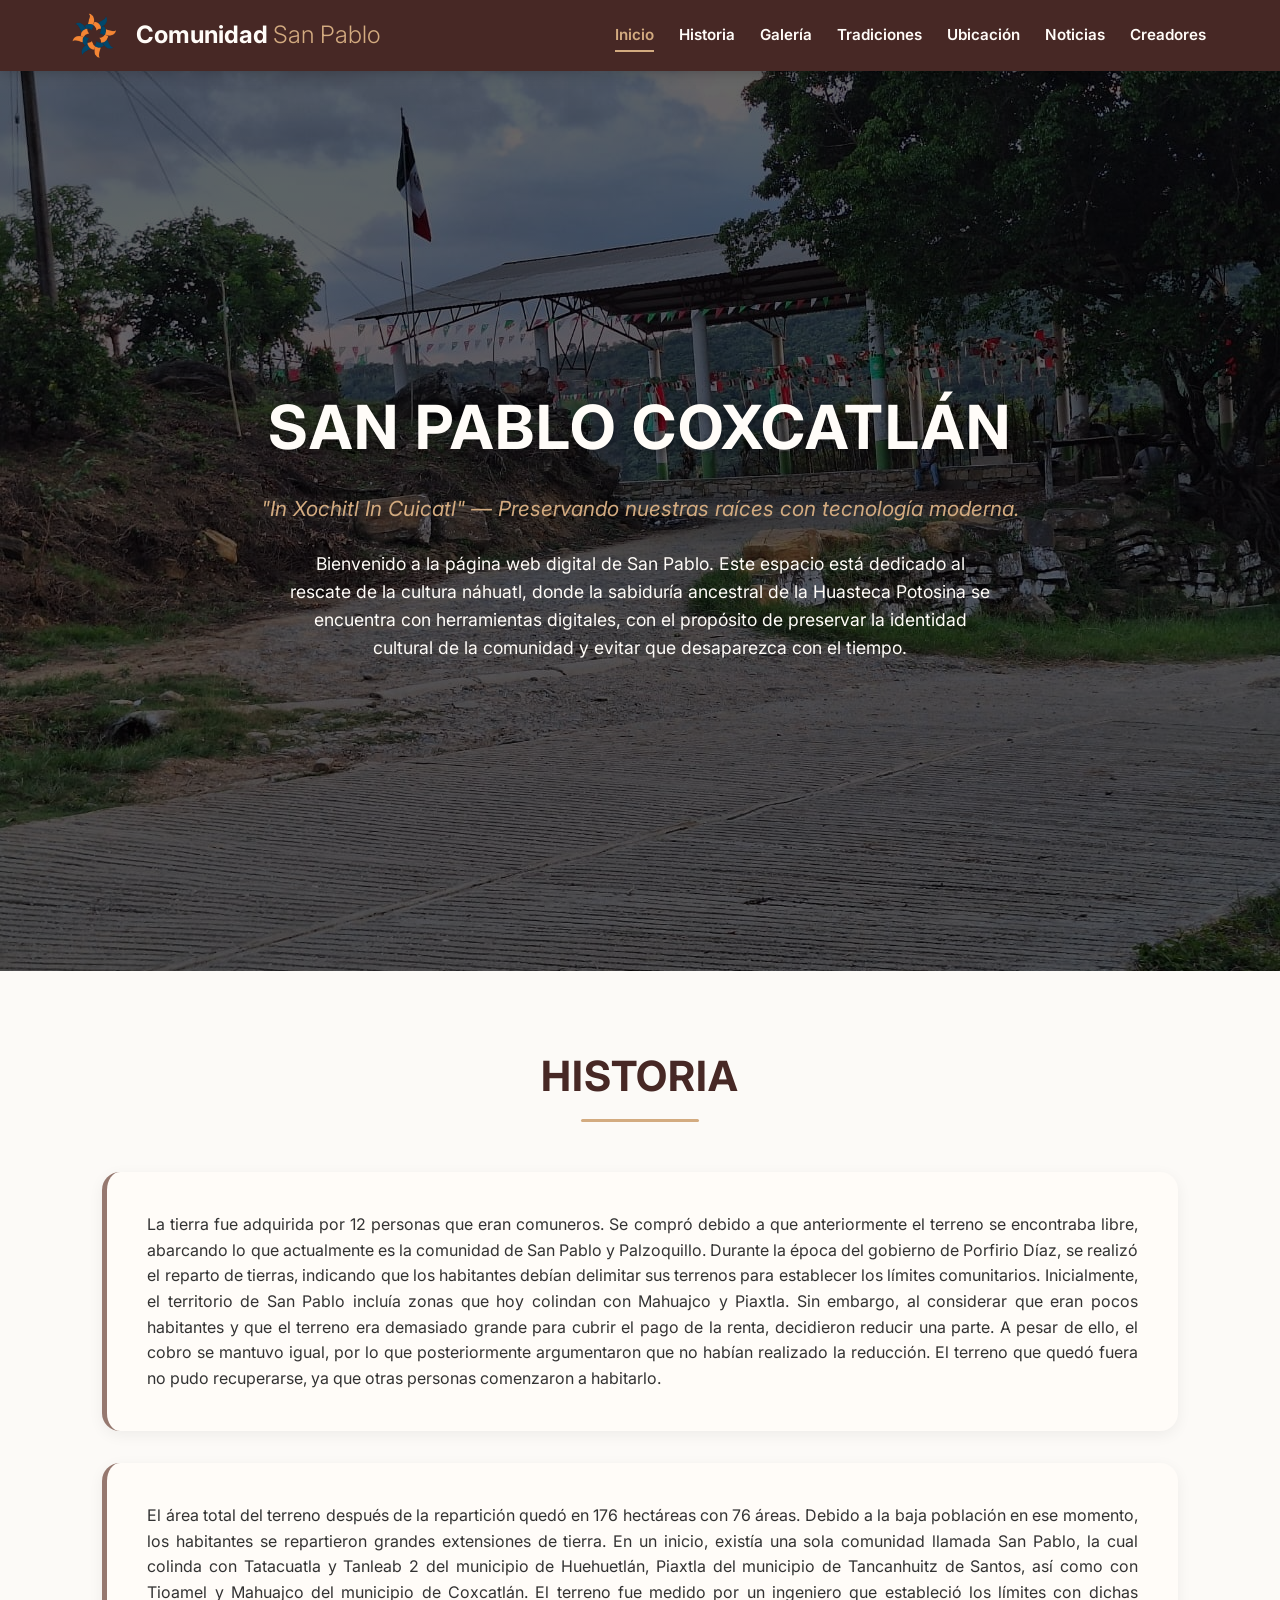
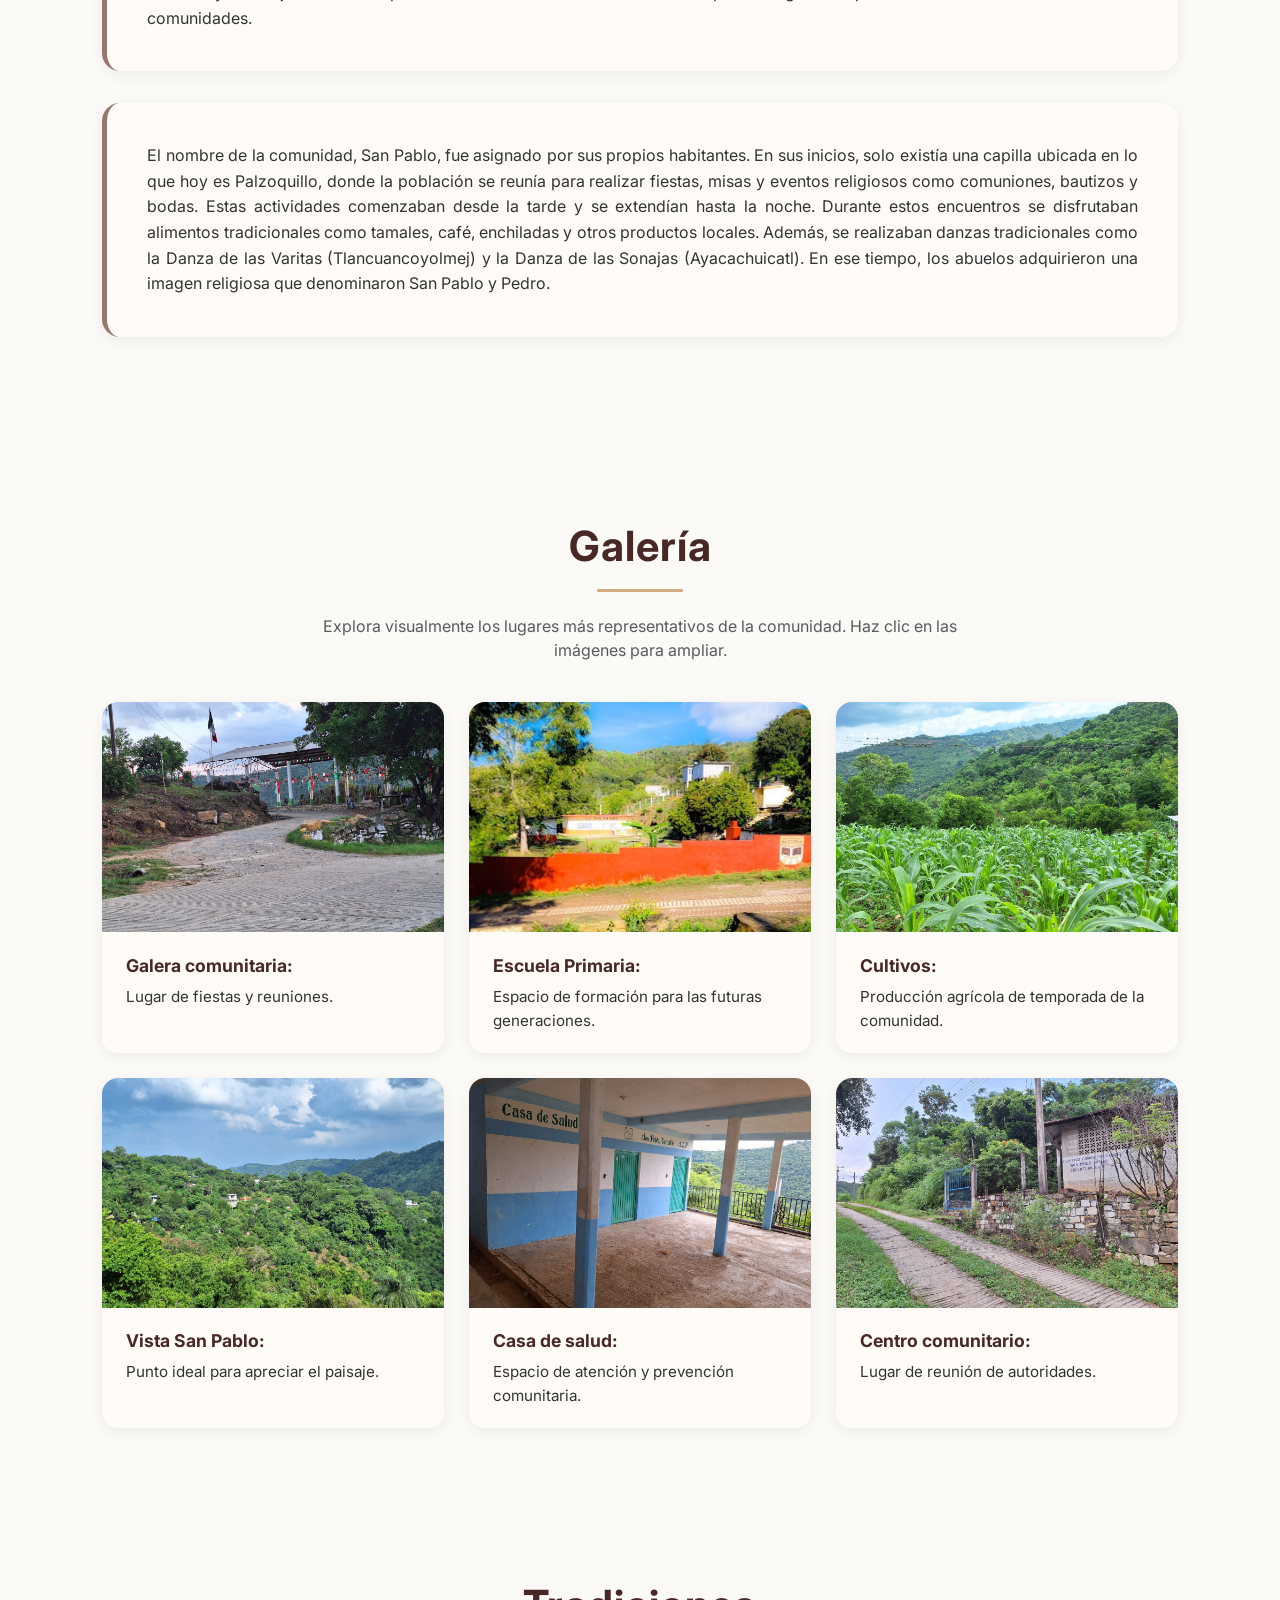
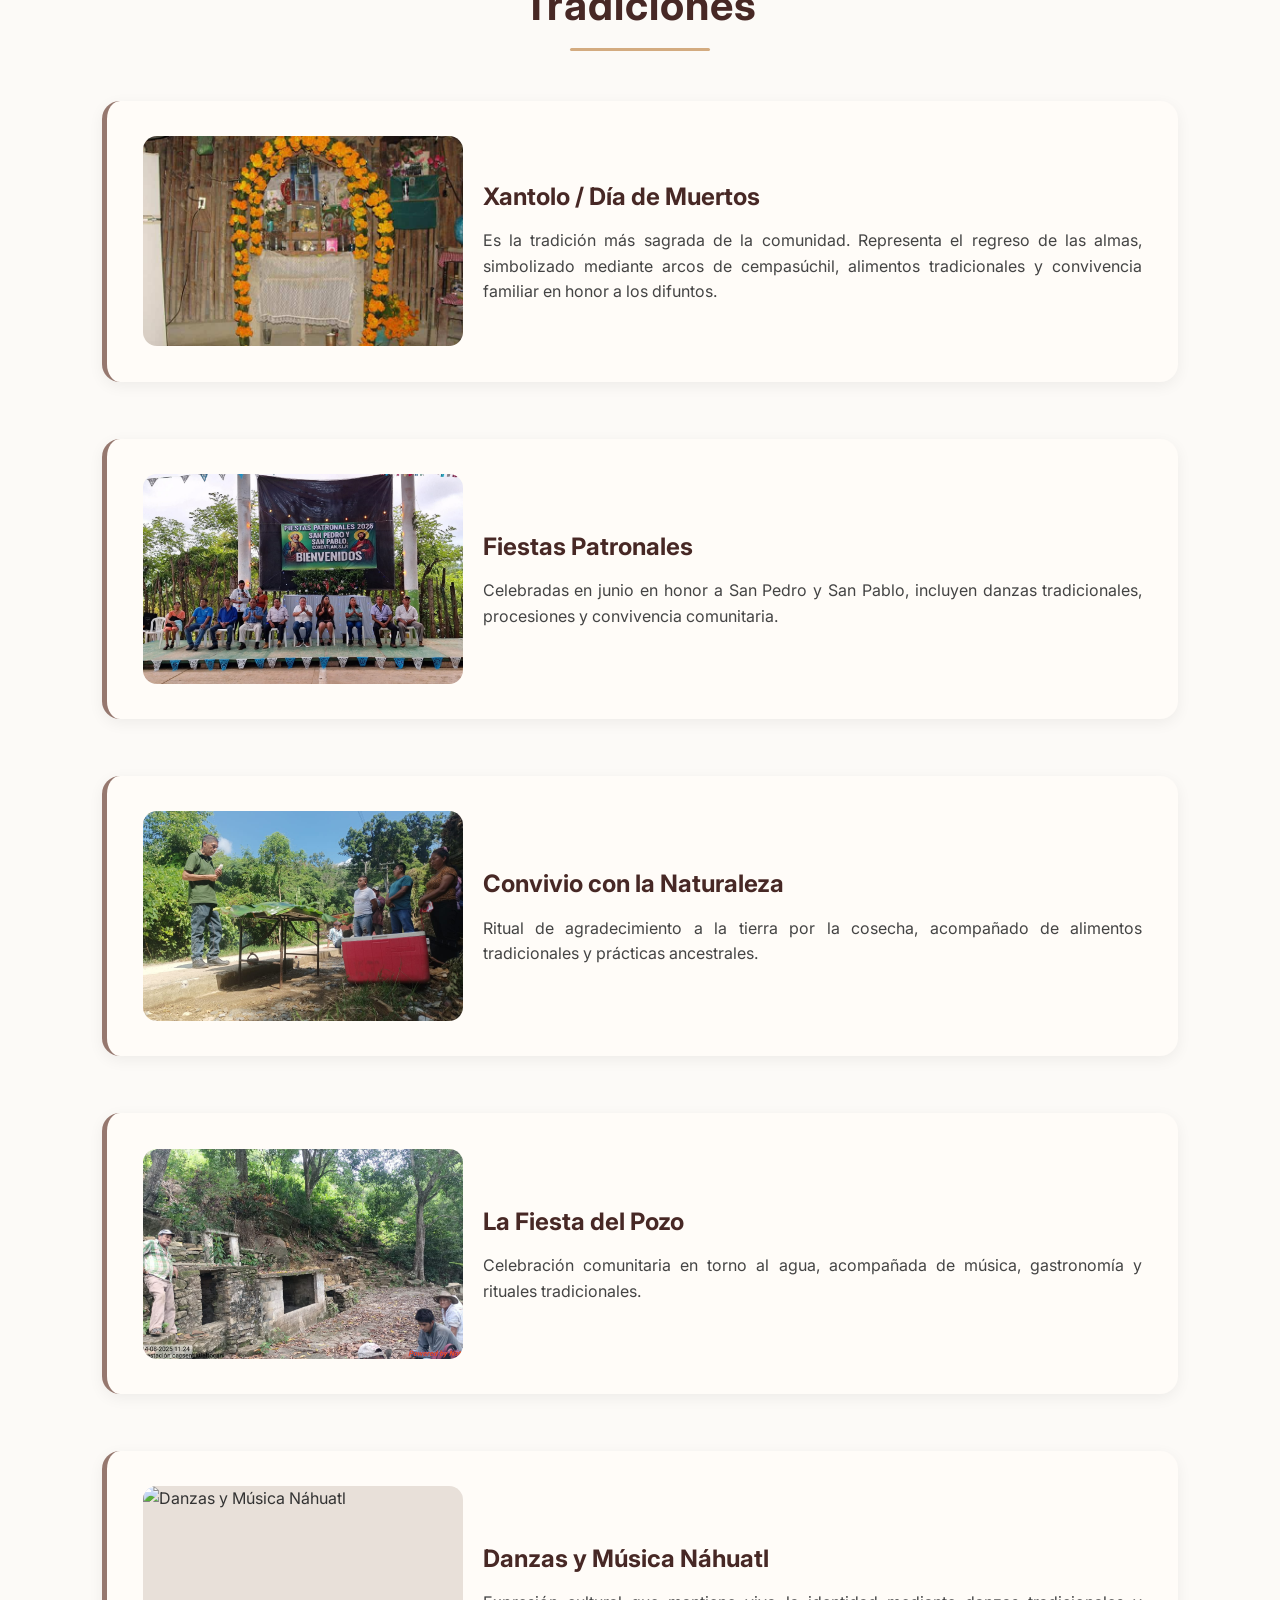
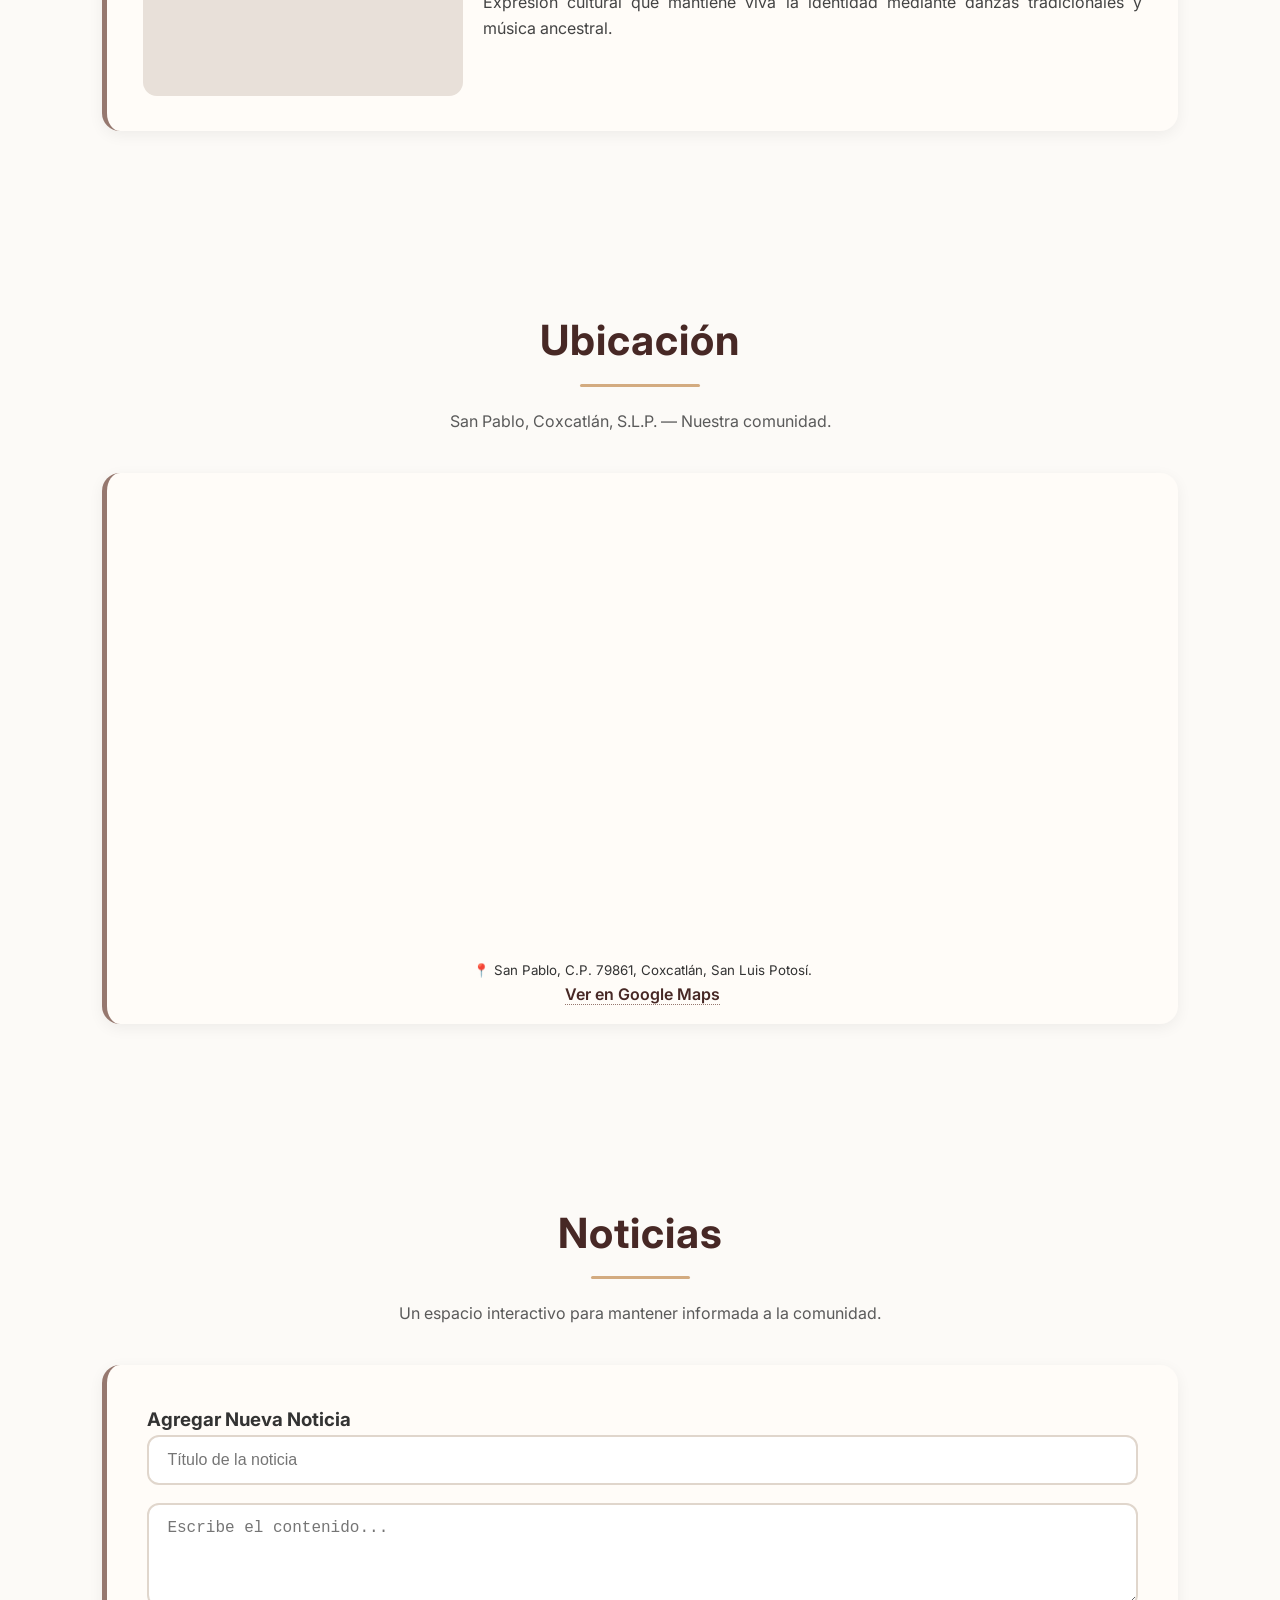
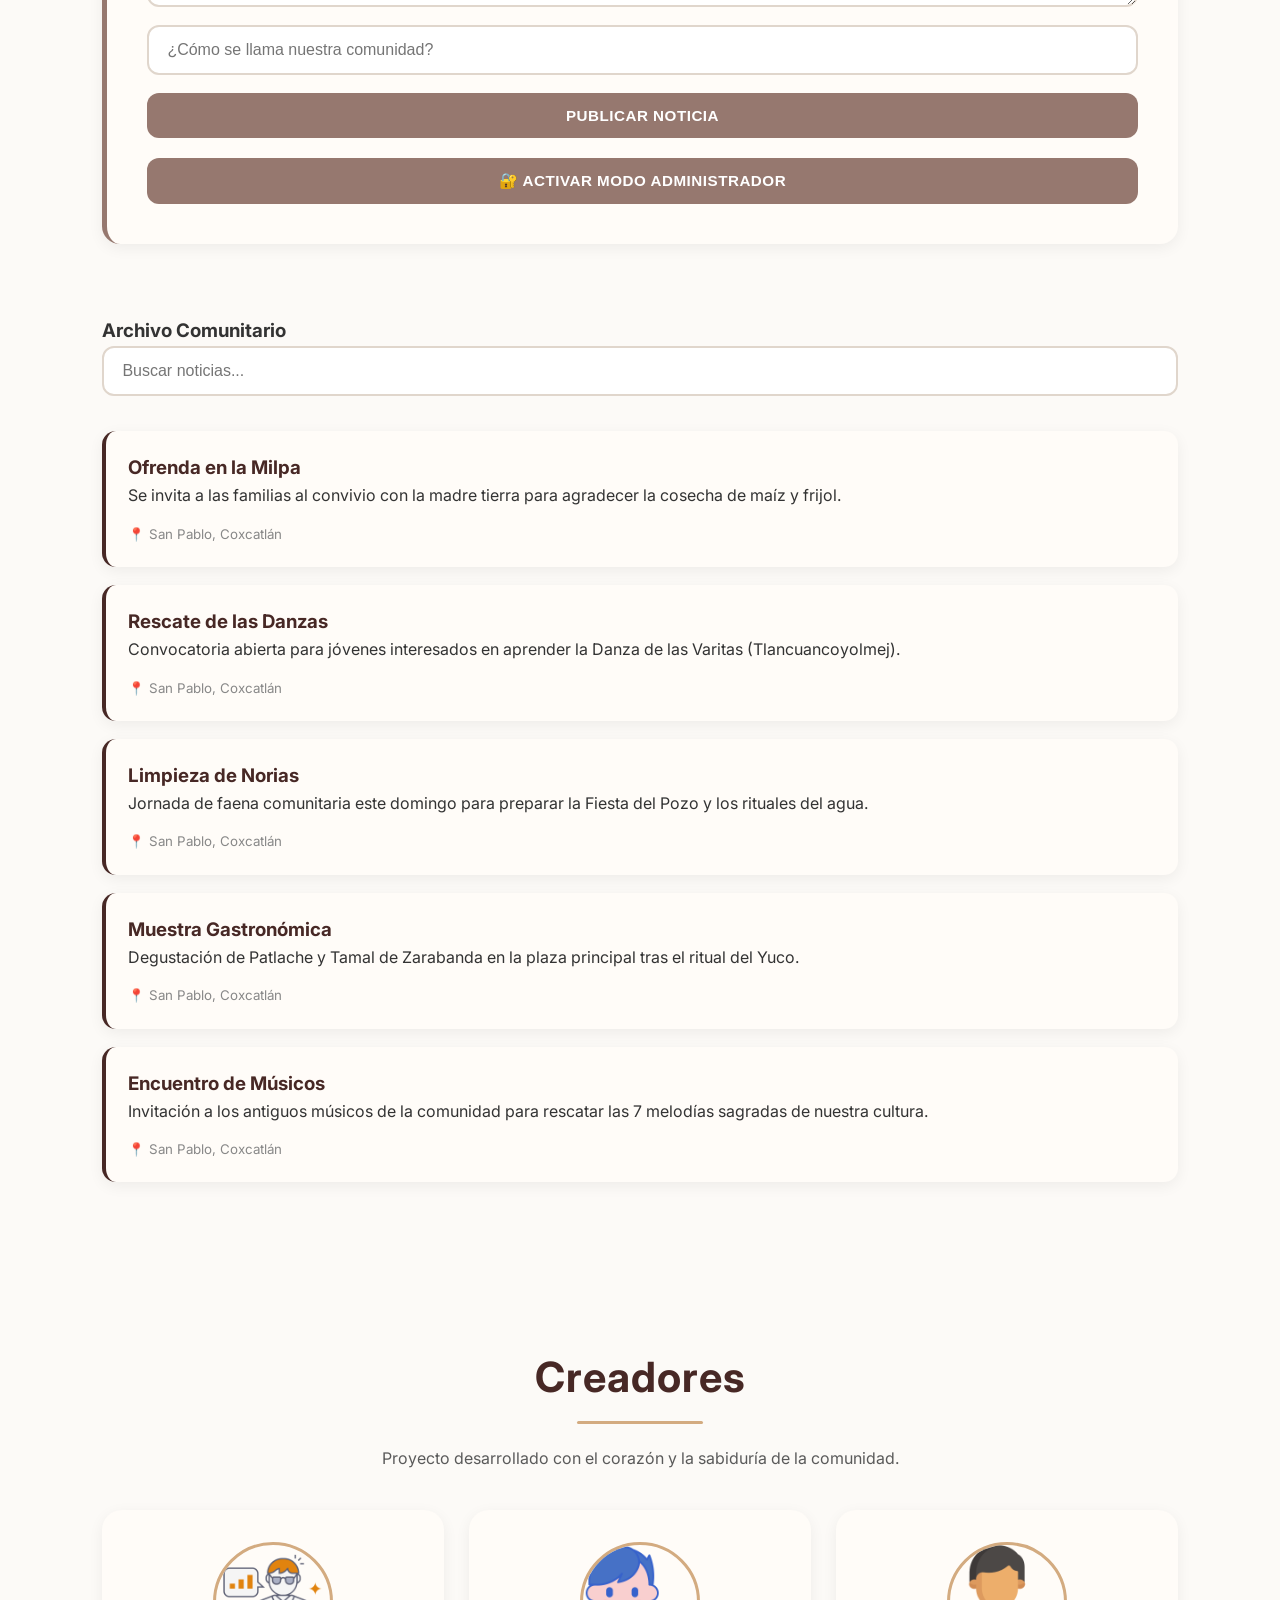
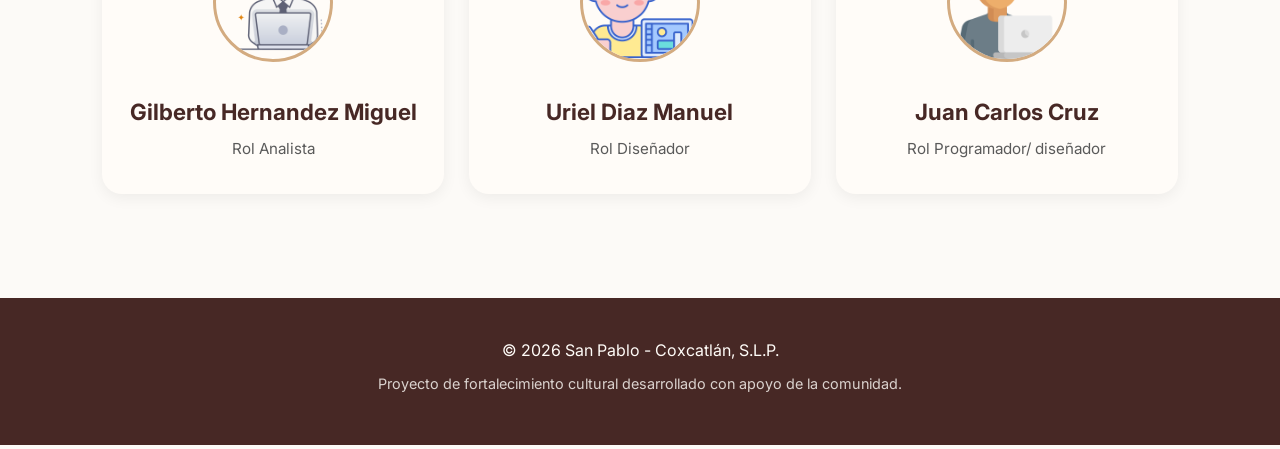
==== san pablo.html @ 800c93cc "SUBIENDO PAGINA" ====
<!DOCTYPE html>
<html lang="es">
<head>
  <meta charset="UTF-8"> 
  <meta name="viewport" content="width=device-width, initial-scale=1.0"> 
  <title>Comunidad Cultural - San Pablo Coxcatlán</title> 

  <link href="https://fonts.googleapis.com/css2?family=Inter:wght@300;400;600&display=swap" rel="stylesheet">
  <link rel="stylesheet" href="style.css">
</head>

<body>

<header>
  <div class="logo">
    <img src="uni.png" alt="Logo San Pablo" class="logo-img">
    <h2>Comunidad <span>San Pablo</span></h2>
  </div>

  <nav>
    <a href="#inicio">Inicio</a>
    <a href="#historia">Historia</a>
    <a href="#imagenes">Galería</a>
    <a href="#festividades">Tradiciones</a>
    <a href="#ubicacion">Ubicación</a>
    <a href="#noticias">Noticias</a>
    <a href="#creadores">Creadores</a> 
  </nav>
</header>

<main>

<section id="inicio" class="hero bg-local">
  <div class="hero-content centered-text">
    <h1>SAN PABLO COXCATLÁN</h1>
    <p class="tagline">
      "In Xochitl In Cuicatl" — Preservando nuestras raíces con tecnología moderna.
    </p>
    <p class="hero-description">
      Bienvenido a la página web digital de San Pablo. Este espacio está dedicado al rescate de la cultura náhuatl, 
      donde la sabiduría ancestral de la Huasteca Potosina se encuentra con herramientas digitales, con el propósito 
      de preservar la identidad cultural de la comunidad y evitar que desaparezca con el tiempo.
    </p>
  </div>
</section>

<section id="historia" class="container">
  <div class="section-title centered-text">
    <h2>HISTORIA</h2>
  </div>

  <div class="card justified-text">
    <p>
      La tierra fue adquirida por 12 personas que eran comuneros. Se compró debido a que anteriormente el terreno se encontraba libre, 
      abarcando lo que actualmente es la comunidad de San Pablo y Palzoquillo. Durante la época del gobierno de Porfirio Díaz, 
      se realizó el reparto de tierras, indicando que los habitantes debían delimitar sus terrenos para establecer los límites comunitarios.
      Inicialmente, el territorio de San Pablo incluía zonas que hoy colindan con Mahuajco y Piaxtla. Sin embargo, al considerar que eran pocos habitantes 
      y que el terreno era demasiado grande para cubrir el pago de la renta, decidieron reducir una parte. A pesar de ello, el cobro se mantuvo igual, 
      por lo que posteriormente argumentaron que no habían realizado la reducción. El terreno que quedó fuera no pudo recuperarse, 
      ya que otras personas comenzaron a habitarlo.
    </p>
  </div>

  <div class="card justified-text">
    <p>
      El área total del terreno después de la repartición quedó en 176 hectáreas con 76 áreas. Debido a la baja población en ese momento, 
      los habitantes se repartieron grandes extensiones de tierra. En un inicio, existía una sola comunidad llamada San Pablo, la cual colinda 
      con Tatacuatla y Tanleab 2 del municipio de Huehuetlán, Piaxtla del municipio de Tancanhuitz de Santos, así como con Tioamel y Mahuajco 
      del municipio de Coxcatlán. El terreno fue medido por un ingeniero que estableció los límites con dichas comunidades.
    </p>
  </div>

  <div class="card justified-text">
    <p>
      El nombre de la comunidad, San Pablo, fue asignado por sus propios habitantes. En sus inicios, solo existía una capilla ubicada en lo que hoy es Palzoquillo, 
      donde la población se reunía para realizar fiestas, misas y eventos religiosos como comuniones, bautizos y bodas. Estas actividades comenzaban desde la tarde 
      y se extendían hasta la noche. Durante estos encuentros se disfrutaban alimentos tradicionales como tamales, café, enchiladas y otros productos locales. 
      Además, se realizaban danzas tradicionales como la Danza de las Varitas (Tlancuancoyolmej) y la Danza de las Sonajas (Ayacachuicatl). 
      En ese tiempo, los abuelos adquirieron una imagen religiosa que denominaron San Pablo y Pedro.
    </p>
  </div>
</section>

<section id="imagenes" class="container">
  <div class="section-title centered-text">
    <h2>Galería</h2>
    <p>Explora visualmente los lugares más representativos de la comunidad. Haz clic en las imágenes para ampliar.</p>
  </div>

  <div class="galeria">

    <div class="galeria-item"
      data-images="sanpablo1.jpg,Galera1.jpg,Galera2.jpg,Galera3.jpg">
      <img src="sanpablo1.jpg" alt="Galera comunitaria" loading="lazy">
      <p class="caption"><strong>Galera comunitaria:</strong> Lugar de fiestas y reuniones.</p>
    </div>

    <div class="galeria-item"
      data-images="sanpablo2.jpg,sanpablo2_2.jpg,sanpablo2_3.jpg,sanpablo2_4.jpg,sanpablo2_5.jpg">
      <img src="sanpablo2.jpg" alt="Escuela primaria" loading="lazy">
      <p class="caption"><strong>Escuela Primaria:</strong> Espacio de formación para las futuras generaciones.</p>
    </div>

    <div class="galeria-item"
      data-images="sanpablo3.jpeg,sanpablo3_2.jpeg,sanpablo3_3.jpeg,sanpablo3_4.jpeg">
      <img src="sanpablo3.jpeg" alt="Cultivos" loading="lazy">
      <p class="caption"><strong>Cultivos:</strong> Producción agrícola de temporada de la comunidad.</p>
    </div>

    <div class="galeria-item"
      data-images="sanpablo5.jpeg,sanpablo5_2.jpeg,sanpablo5_3.jpeg,sanpablo5_4.jpeg">
      <img src="sanpablo5.jpeg" alt="Vista San Pablo" loading="lazy">
      <p class="caption"><strong>Vista San Pablo:</strong> Punto ideal para apreciar el paisaje.</p>
    </div>

    <div class="galeria-item"
      data-images="sanpablo4.jpeg,sanpablo4_2.jpeg,sanpablo4_3.jpeg,sanpablo4_4.jpeg">
      <img src="sanpablo4.jpeg" alt="Casa de salud" loading="lazy">
      <p class="caption"><strong>Casa de salud:</strong> Espacio de atención y prevención comunitaria.</p>
    </div>

    <div class="galeria-item"
      data-images="sanpablo11.jpeg,sanpablo11_2.jpeg,sanpablo11_3.jpeg,sanpablo11_4.jpeg">
      <img src="sanpablo11.jpeg" alt="Centro comunitario" loading="lazy">
      <p class="caption"><strong>Centro comunitario:</strong> Lugar de reunión de autoridades.</p>
    </div>

  </div>
</section>

<section id="festividades" class="container festividades-fix">
  <div class="section-title centered-text">
    <h2>Tradiciones</h2>
  </div>

  <div class="grid-fest">

    <div class="card">
      <div class="img-box">
        <img src="xantolo.jpg" alt="Xantolo" loading="lazy">
      </div>
      <div class="texto">
        <h3>Xantolo / Día de Muertos</h3>
        <p>
          Es la tradición más sagrada de la comunidad. Representa el regreso de las almas, simbolizado mediante arcos de cempasúchil, 
          alimentos tradicionales y convivencia familiar en honor a los difuntos.
        </p>
      </div>
    </div>

    <div class="card">
      <div class="img-box">
        <img src="FB_IMG_1776783953700.jpg" alt="fiestas patronales" loading="lazy">
      </div>
      <div class="texto">
        <h3>Fiestas Patronales</h3>
        <p>
          Celebradas en junio en honor a San Pedro y San Pablo, incluyen danzas tradicionales, procesiones y convivencia comunitaria.
        </p>
      </div>
    </div>

    <div class="card">
      <div class="img-box">
         <img src="IMG-20260420-WA0031.jpg" alt="Convivio con la Naturaleza" loading="lazy">
      </div>
      <div class="texto">
        <h3>Convivio con la Naturaleza</h3>
        <p>
          Ritual de agradecimiento a la tierra por la cosecha, acompañado de alimentos tradicionales y prácticas ancestrales.
        </p>
      </div>
    </div>

    <div class="card">
      <div class="img-box">
        <img src="IMG-20260421-WA0001.jpg" alt="La Fiesta del Pozo" loading="lazy">
      </div>
      <div class="texto">
        <h3>La Fiesta del Pozo</h3>
        <p>
          Celebración comunitaria en torno al agua, acompañada de música, gastronomía y rituales tradicionales.
        </p>
      </div>
    </div>

    <div class="card">
      <div class="img-box">
         <img src="IMG-20260420-WA0027.jpg" alt="Danzas y Música Náhuatl" loading="lazy">
      </div>
      <div class="texto">
        <h3>Danzas y Música Náhuatl</h3>
        <p>
          Expresión cultural que mantiene viva la identidad mediante danzas tradicionales y música ancestral.
        </p>
      </div>
    </div>

  </div>
</section>

<section id="ubicacion" class="container">
  <div class="section-title centered-text">
    <h2>Ubicación</h2>
    <p>San Pablo, Coxcatlán, S.L.P. — Nuestra comunidad.</p>
  </div>

  <div class="card mapa-contenedor">
    <iframe 
      src="https://www.google.com/maps/embed?pb=!1m18!1m12!1m3!1d29603.466736328125!2d-98.912345!3d21.523456!2m3!1f0!2f0!3f0!3m2!1i1024!2i768!4f13.1!3m3!1m2!1s0x85d61a2b3c4e5f6f%3A0x123456789abcdef!2sSan%20Pablo%2C%20Coxcatl%C3%A1n%2C%20S.L.P.!5e0!3m2!1ses!2smx!4v1713000000000"
      width="100%" 
      height="450"
      style="border:0; border-radius:12px;"
      allowfullscreen=""
      loading="lazy"
      referrerpolicy="no-referrer-when-downgrade">
    </iframe>

    <div class="mapa-info">
      <p><small>📍 San Pablo, C.P. 79861, Coxcatlán, San Luis Potosí.</small></p>
      <a href="https://maps.app.goo.gl/xxxxx" target="_blank">Ver en Google Maps </a>
    </div>
  </div>
</section>

<section id="noticias" class="container">
  <div class="section-title centered-text">
    <h2>Noticias</h2>
    <p>Un espacio interactivo para mantener informada a la comunidad.</p>
  </div>

  <div class="news-container">

    <div class="card">
      <h3>Agregar Nueva Noticia</h3>

      <form id="form" class="form-noticias">
        <input type="text" id="titulo" placeholder="Título de la noticia" required>
        <textarea id="contenido" rows="4" required placeholder="Escribe el contenido..."></textarea>
        <input type="text" id="respuestaLocal" placeholder="¿Cómo se llama nuestra comunidad?" required>
        <button type="submit">Publicar Noticia</button>
      </form>

      <div style="display: flex; gap: 10px; margin-top: 20px;">
        <button id="btnAdmin" style="flex:1;">🔐 Activar modo administrador</button>
        <button id="btnLogout" style="flex:1; display:none;">Cerrar sesión</button>
      </div>
    </div>

    <div class="buscador-container">
      <h3>Archivo Comunitario</h3>
      <input type="text" id="buscador" placeholder="Buscar noticias...">
    </div>

    <div id="lista" class="lista-noticias"></div>

  </div>
</section>
<section id="creadores" class="container">
  <div class="section-title centered-text">
    <h2>Creadores</h2>
    <p>Proyecto desarrollado con el corazón y la sabiduría de la comunidad.</p>
  </div>

  <div class="creadores-grid">
    <div class="creador-card">
      <img src="analista.png" alt="Foto Creador 1" class="creador-img">
      <h3>Gilberto Hernandez Miguel</h3>
      <p>Rol Analista </p>
    </div>
    <div class="creador-card">
      <img src="disenador.png" alt="Foto Creador 2" class="creador-img">
      <h3>Uriel Diaz Manuel</h3>
      <p>Rol Diseñador</p>
    </div>
    <div class="creador-card">
      <img src="programador.png" alt="Logo Comunidad" class="creador-img">
      <h3>Juan Carlos Cruz </h3>
      <p>Rol Programador/ diseñador</p>
    </div>
  </div>
</section>

</main>

<footer>
  <div class="footer-content centered-text">
    <p>© 2026 San Pablo - Coxcatlán, S.L.P.</p>
    <p><small>Proyecto de fortalecimiento cultural desarrollado con apoyo de la comunidad.</small></p>
  </div>
</footer>


<div class="modal" id="modal">
  <span class="close-modal">×</span>
  <div class="modal-content">
    <button class="modal-nav prev" aria-label="Imagen anterior">❮</button>
    <img id="modalImg" src="" alt="Vista ampliada">
    <button class="modal-nav next" aria-label="Imagen siguiente">❯</button>
  </div>
</div>

<script src="script.js"></script>

</body>
</html>
---- style.css ----
:root {
  --cafe-profundo: #472825;
  --tierra-clara: #96786F;
  --arena: #D3AB80;
  --crema-bg: #fcfaf7;
  --blanco-suave: #fffcf8;   
  --blanco-puro: #ffffff;    
  --exito: #2d6a4f;
  --sombra-suave: 0 4px 15px rgba(0, 0, 0, 0.06);
  --sombra-fuerte: 0 12px 30px rgba(71, 40, 37, 0.12);
  --transicion: all 0.35s cubic-bezier(0.165, 0.84, 0.44, 1);
}

* {
  margin: 0;
  padding: 0;
  box-sizing: border-box;
}

body {
  font-family: 'Inter', sans-serif;
  background-color: var(--crema-bg);
  color: #333;
  line-height: 1.6;
  overflow-x: hidden;
  scroll-behavior: smooth; 
}

.centered-text { text-align: center; }

header {
  background: var(--cafe-profundo);
  color: var(--blanco-suave);
  padding: 0.8rem 5%;
  display: flex;
  justify-content: space-between;
  align-items: center;
  position: sticky;
  top: 0;
  z-index: 1000;
  box-shadow: 0 2px 12px rgba(0,0,0,0.2);
  flex-wrap: wrap;
}

.logo {
  display: flex;
  align-items: center;
  gap: 12px;
}

.logo-img {
  height: 45px;
  width: auto;
  transition: var(--transicion);
}

.logo h2 {
  font-size: 1.5rem;
  margin: 0;
  color: var(--blanco-suave);
}

.logo h2 span {
  color: var(--arena);
  font-weight: 300;
}

nav {
  display: flex;
  flex-wrap: wrap;
  justify-content: center;
  gap: 5px;
}

nav a {
  color: var(--blanco-suave);
  text-decoration: none;
  margin: 5px 10px;
  font-weight: 600;
  font-size: 0.95rem;
  transition: var(--transicion);
  display: inline-block;
  padding: 5px 0;
  position: relative;
}

nav a:hover {
  color: var(--arena);
  transform: translateY(-2px);
}

nav a.active {
  color: var(--arena);
  border-bottom: 2px solid var(--arena);
  padding-bottom: 3px;
}

.hero {
  height: 100vh;
  display: flex;
  align-items: center;
  justify-content: center;
  position: relative;
  background: var(--cafe-profundo);
  color: var(--blanco-suave);
  overflow: hidden;
}

.hero.bg-local {
  background-image: linear-gradient(rgba(0,0,0,0.6), rgba(0,0,0,0.6)), url('sanpablo1.jpg');
  background-size: cover;
  background-position: center;
}

.hero-content {
  z-index: 2;
  max-width: 850px;
  padding: 0 25px;
  animation: aparecerSubir 1s ease-out;
}

.hero h1 {
  font-size: clamp(2.2rem, 8vw, 3.8rem);
  margin-bottom: 1rem;
  letter-spacing: 2px;
  text-shadow: 0 2px 10px rgba(0,0,0,0.3);
}

.tagline {
  font-style: italic;
  color: var(--arena);
  font-size: clamp(1rem, 4vw, 1.3rem);
  margin-bottom: 1.5rem;
}

.hero-description {
  font-size: clamp(0.95rem, 3vw, 1.1rem);
  max-width: 700px;
  margin: 0 auto;
}

.container { 
  padding: 3rem 5%;
}
@media (min-width: 992px) {
  .container { padding: 4.5rem 8%; }
}

.card {
  background: var(--blanco-suave);
  padding: 1.8rem;
  border-radius: 18px;
  box-shadow: var(--sombra-suave);
  margin-bottom: 2rem;
  transition: var(--transicion);
  border-left: 5px solid var(--tierra-clara);
  text-align: justify;
}
@media (min-width: 768px) {
  .card { padding: 2.5rem; }
}

.card:hover {
  transform: translateY(-5px);
  box-shadow: var(--sombra-fuerte);
}

.justified-text {
  text-align: justify;
  hyphens: auto;
}

.section-title {
  margin-bottom: 2.5rem;
  text-align: center;
}

.section-title h2 {
  font-size: clamp(1.9rem, 6vw, 2.6rem);
  color: var(--cafe-profundo);
  margin-bottom: 10px;
  position: relative;
  display: inline-block;
  letter-spacing: 1px;
}

.section-title h2::after {
  content: "";
  display: block;
  width: 60%;
  height: 3px;
  background: var(--arena);
  margin: 10px auto 0;
  border-radius: 10px;
  transition: width 0.3s ease;
}

.section-title h2:hover::after {
  width: 100%;
}

.section-title p {
  font-size: 1rem;
  color: #5a5a5a;
  max-width: 650px;
  margin: 12px auto 0;
  line-height: 1.5;
}

.galeria {
  display: grid;
  grid-template-columns: 1fr;
  gap: 25px;
}
@media (min-width: 640px) {
  .galeria { grid-template-columns: repeat(2, 1fr); }
}
@media (min-width: 1024px) {
  .galeria { grid-template-columns: repeat(3, 1fr); }
}

.galeria-item {
  background: var(--blanco-suave);
  border-radius: 16px;
  overflow: hidden;
  box-shadow: var(--sombra-suave);
  transition: var(--transicion);
  display: flex;
  flex-direction: column;
}

.galeria-item:hover {
  transform: scale(1.02);
  box-shadow: var(--sombra-fuerte);
}

.galeria-item img {
  width: 100%;
  height: 230px;
  object-fit: cover;
  cursor: pointer;
  transition: filter 0.3s;
}

.galeria-item img:hover {
  filter: brightness(1.05);
}

.caption {
  padding: 1.2rem 1.5rem;
  font-size: 0.95rem;
}

.caption strong {
  display: block;
  color: var(--cafe-profundo);
  margin-bottom: 5px;
  font-size: 1.1rem;
}

.festividades-fix .grid-fest {
  display: flex;
  flex-direction: column;
  gap: 25px;
}

.festividades-fix .card {
  display: flex;
  flex-direction: column;
  gap: 20px;
  align-items: flex-start;
  padding: 1.8rem;
}
@media (min-width: 640px) {
  .festividades-fix .card {
    flex-direction: row;
    align-items: center;
    padding: 2.2rem;
  }
}

.festividades-fix .img-box {
  width: 100%;
  height: 200px;
  background: #e8e0d9;
  border-radius: 14px;
  overflow: hidden;
  flex-shrink: 0;
}
@media (min-width: 640px) {
  .festividades-fix .img-box {
    width: 280px;
    height: 190px;
  }
}
@media (min-width: 1024px) {
  .festividades-fix .img-box {
    width: 320px;
    height: 210px;
  }
}

.festividades-fix .img-box img {
  width: 100%;
  height: 100%;
  object-fit: cover;
  transition: transform 0.5s ease;
  cursor: default;  
}

.festividades-fix .card:hover img {
  transform: scale(1.04);
}

.festividades-fix .texto {
  flex: 1;
}

.festividades-fix .texto h3 {
  margin-bottom: 12px;
  color: var(--cafe-profundo);
  font-size: 1.5rem;
}

.festividades-fix .texto p {
  color: #444;
}

.news-container {
  display: grid;
  gap: 30px;
}

.form-noticias {
  display: flex;
  flex-direction: column;
  gap: 18px;
}

input[type="text"], textarea {
  padding: 14px 18px;
  border: 2px solid #e0d6cc;
  border-radius: 12px;
  font-size: 1rem;
  background: var(--blanco-puro);
  transition: border 0.3s, box-shadow 0.3s;
}

input:focus, textarea:focus {
  outline: none;
  border-color: var(--tierra-clara);
  box-shadow: 0 0 0 3px rgba(150, 120, 111, 0.15);
  background: #fff;
}

button {
  background: var(--tierra-clara);
  color: white;
  border: none;
  padding: 14px 24px;
  border-radius: 12px;
  font-weight: 700;
  cursor: pointer;
  text-transform: uppercase;
  letter-spacing: 0.5px;
  transition: var(--transicion);
  font-size: 0.95rem;
}

button:hover {
  background: var(--exito);
  transform: scale(1.02);
}

.btnEliminar {
  background: #e63946;
  color: white;
  border: none;
  padding: 8px 18px;
  border-radius: 8px;
  cursor: pointer;
  margin-top: 12px;
  text-transform: none;
  font-weight: 600;
}
.btnEliminar:hover {
  background: #c72a38;
  transform: scale(1.02);
}

.noticia-card {
  background: var(--blanco-suave);
  padding: 22px;
  border-radius: 14px;
  margin-bottom: 18px;
  border-left: 4px solid var(--cafe-profundo);
  animation: aparecerSubir 0.5s ease-out;
}

.buscador-container {
  margin: 10px 0 5px;
}
.buscador-container input {
  width: 100%;
}

.mapa-contenedor {
  padding: 1rem !important;
  overflow: hidden;
  background: var(--blanco-suave);
}

.mapa-contenedor iframe {
  display: block;
  width: 100%;
  height: 300px;
  filter: grayscale(0.2) contrast(1.05);
  transition: var(--transicion);
  border-radius: 16px;
}
@media (min-width: 768px) {
  .mapa-contenedor iframe { height: 450px; }
}

.mapa-contenedor iframe:hover {
  filter: grayscale(0);
}

.mapa-info {
  margin-top: 18px;
  text-align: center;
}
.mapa-info a {
  color: var(--cafe-profundo);
  text-decoration: none;
  font-weight: 600;
  border-bottom: 1px dotted var(--tierra-clara);
}

.creadores-grid {
  display: grid;
  grid-template-columns: 1fr;
  gap: 25px;
  margin-top: 2rem;
}
@media (min-width: 640px) {
  .creadores-grid { grid-template-columns: repeat(2, 1fr); }
}
@media (min-width: 992px) {
  .creadores-grid { grid-template-columns: repeat(3, 1fr); }
}

.creador-card {
  background: var(--blanco-suave);
  border-radius: 20px;
  padding: 2rem 1.5rem;
  text-align: center;
  box-shadow: var(--sombra-suave);
  transition: var(--transicion);
}

.creador-card:hover {
  transform: translateY(-6px);
  box-shadow: var(--sombra-fuerte);
}

.creador-img {
  width: 120px;
  height: 120px;
  object-fit: cover;
  border-radius: 50%;
  border: 3px solid var(--arena);
  margin-bottom: 1.5rem;
}

.creador-card h3 {
  color: var(--cafe-profundo);
  margin-bottom: 0.5rem;
  font-size: 1.4rem;
}

.creador-card p {
  color: #5a5a5a;
  font-size: 0.95rem;
}

.modal {
  display: none;
  position: fixed;
  z-index: 2000;
  left: 0; top: 0; width: 100%; height: 100%;
  background: rgba(0,0,0,0.92);
  backdrop-filter: blur(6px);
  justify-content: center;
  align-items: center;
  padding: 20px;
}

.modal-content {
  position: relative;
  max-width: 95%;
  max-height: 90vh;
  display: flex;
  align-items: center;
  justify-content: center;
}

#modalImg {
  max-width: 100%;
  max-height: 85vh;
  object-fit: contain;
  border-radius: 10px;
  box-shadow: 0 0 40px rgba(0,0,0,0.5);
  animation: zoomIn 0.25s ease;
}

.modal-nav {
  position: absolute;
  top: 50%;
  transform: translateY(-50%);
  background: rgba(255,255,255,0.15);
  color: white;
  border: none;
  width: 55px;
  height: 55px;
  display: flex;
  align-items: center;
  justify-content: center;
  font-size: 2.8rem;
  border-radius: 50%;
  cursor: pointer;
  transition: background 0.3s, transform 0.2s;
  line-height: 1;
  backdrop-filter: blur(4px);
}

.modal-nav:hover {
  background: rgba(255,255,255,0.3);
  transform: translateY(-50%) scale(1.07);
}

.prev { left: 15px; }
.next { right: 15px; }
@media (min-width: 768px) {
  .prev { left: 25px; }
  .next { right: 25px; }
}

.close-modal {
  position: absolute;
  top: 20px; right: 25px;
  color: white;
  font-size: 42px;
  cursor: pointer;
  z-index: 2001;
  line-height: 1;
  transition: transform 0.2s;
}
.close-modal:hover {
  transform: scale(1.1);
}

footer {
  background: var(--cafe-profundo);
  color: var(--blanco-suave);
  padding: 2.5rem 5%;
  margin-top: 2rem;
  text-align: center;
}

.footer-content p {
  margin-bottom: 8px;
}
.footer-content small {
  opacity: 0.8;
  font-size: 0.9rem;
}

@keyframes aparecerSubir {
  from { opacity: 0; transform: translateY(25px); }
  to { opacity: 1; transform: translateY(0); }
}

@keyframes zoomIn {
  from { opacity: 0; transform: scale(0.9); }
  to { opacity: 1; transform: scale(1); }
}

button, .galeria-item img, .modal-nav, .close-modal, nav a {
  -webkit-tap-highlight-color: transparent;
}

section[id] {
  scroll-margin-top: 70px;
}
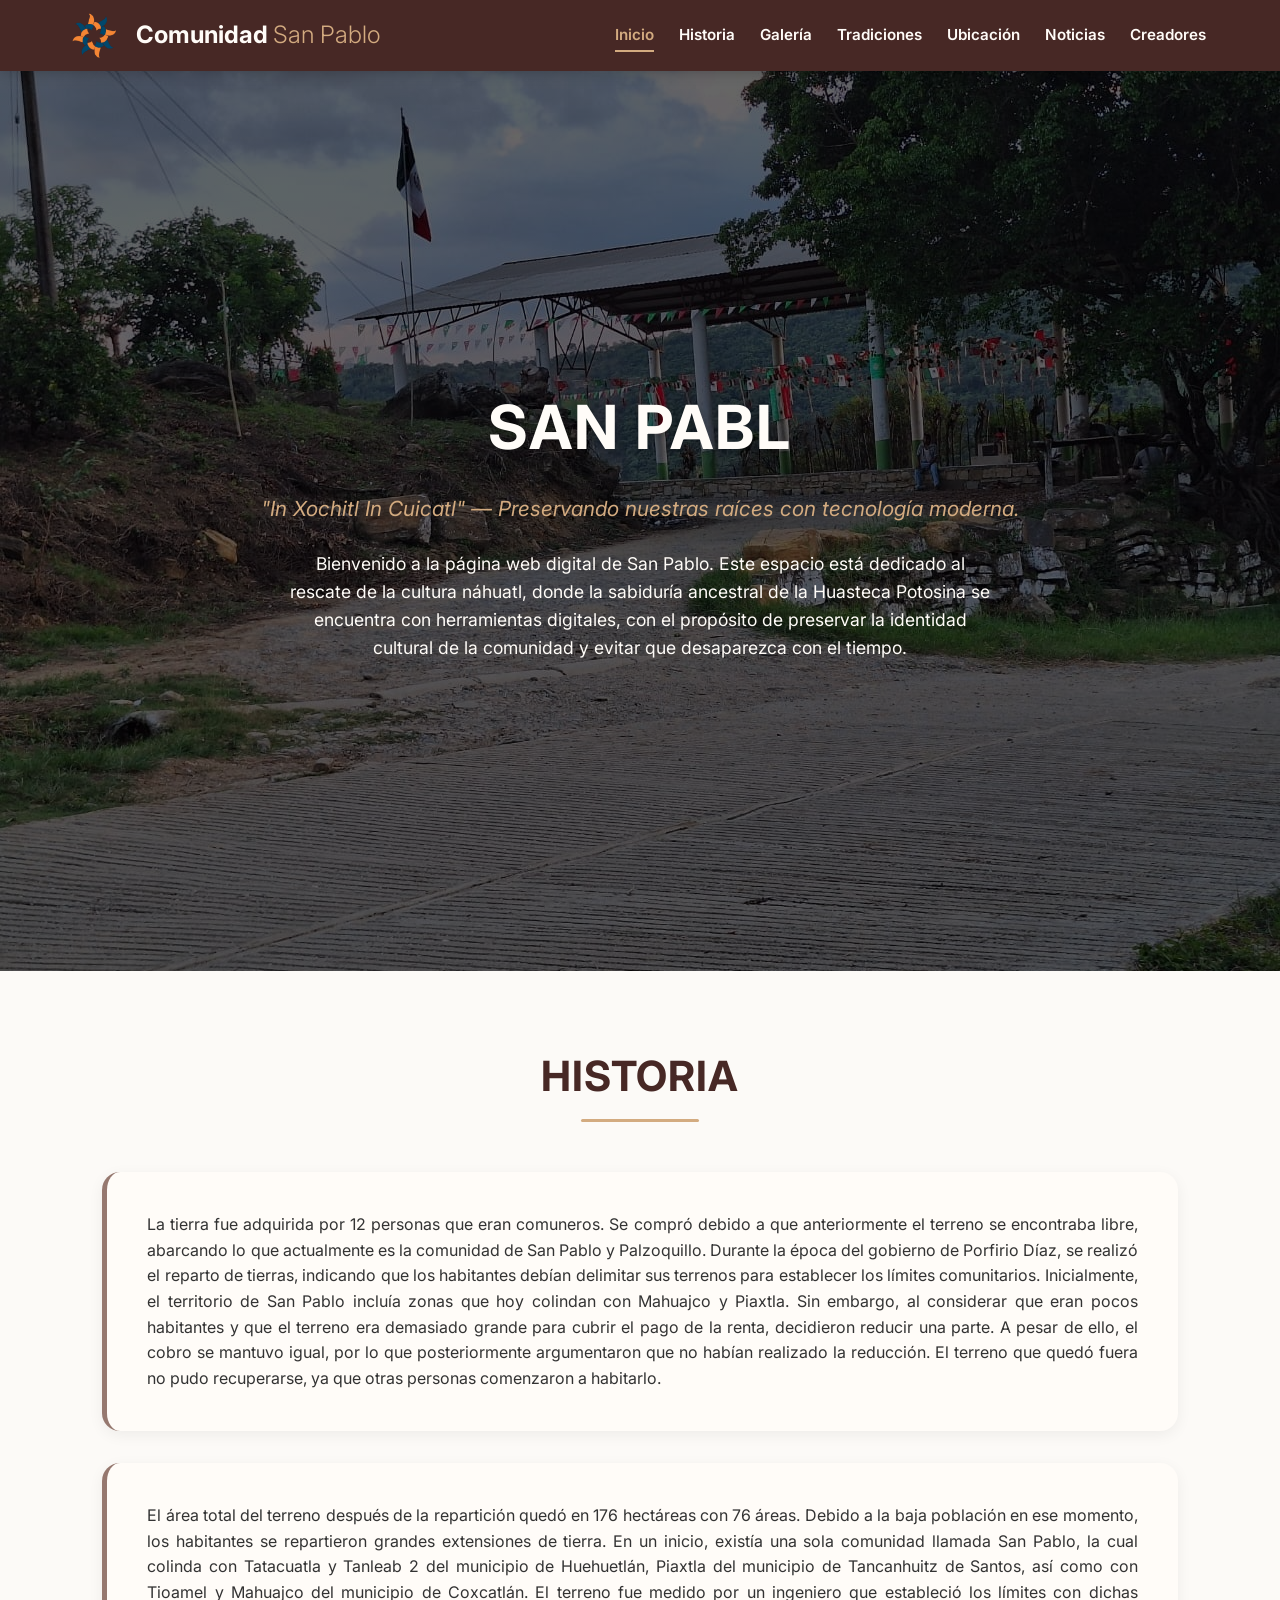
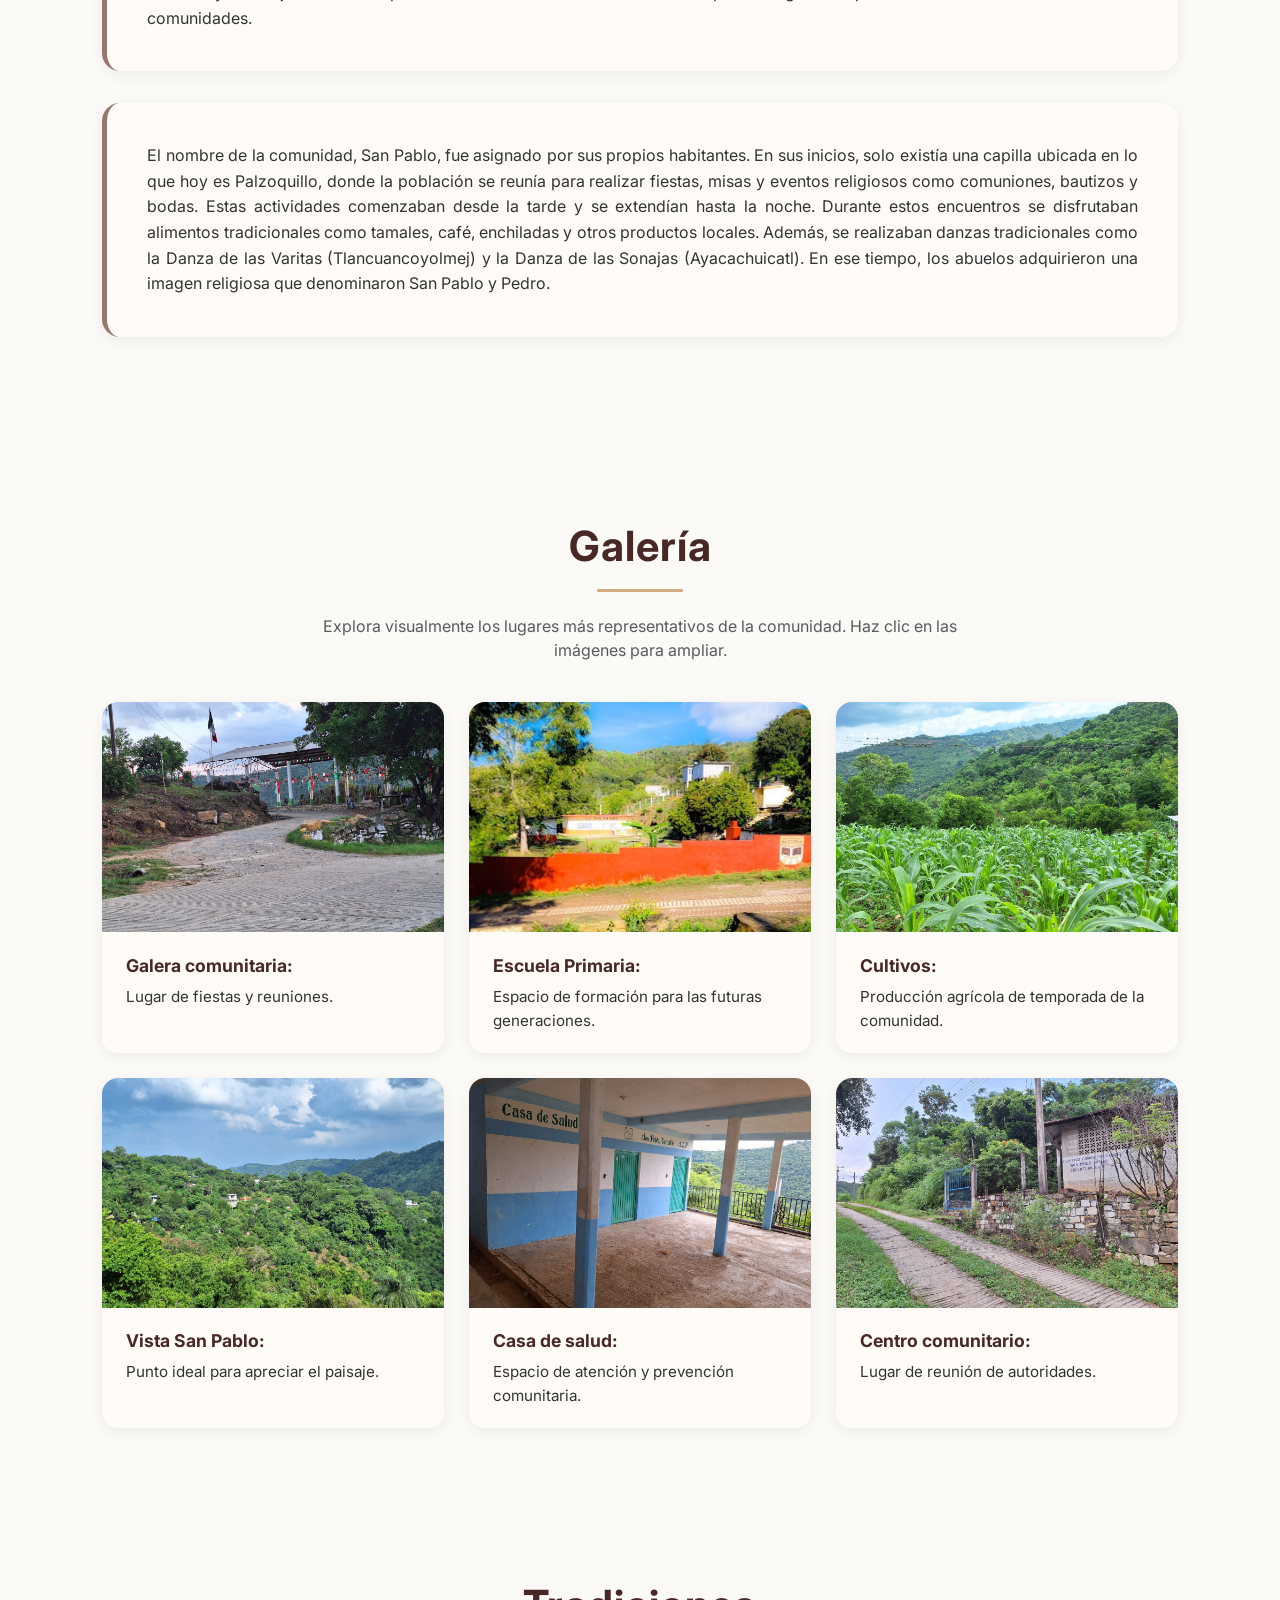
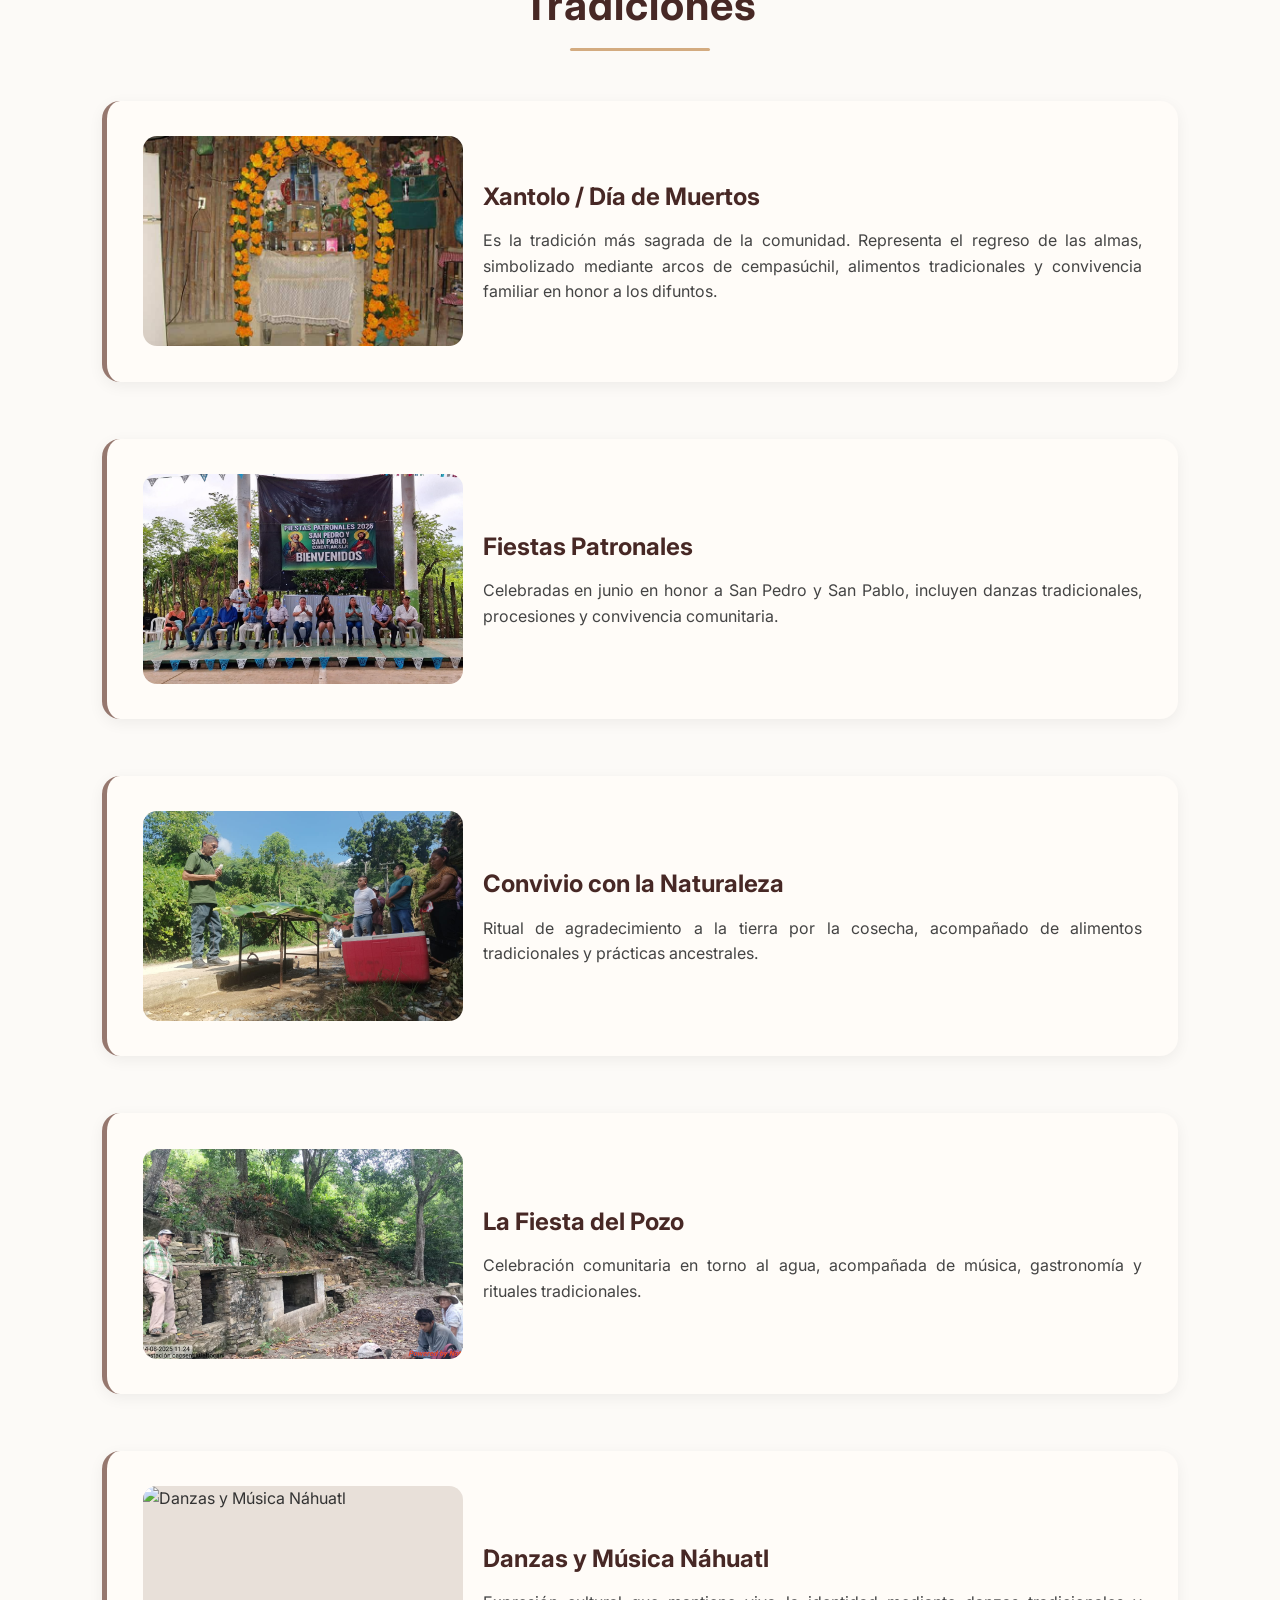
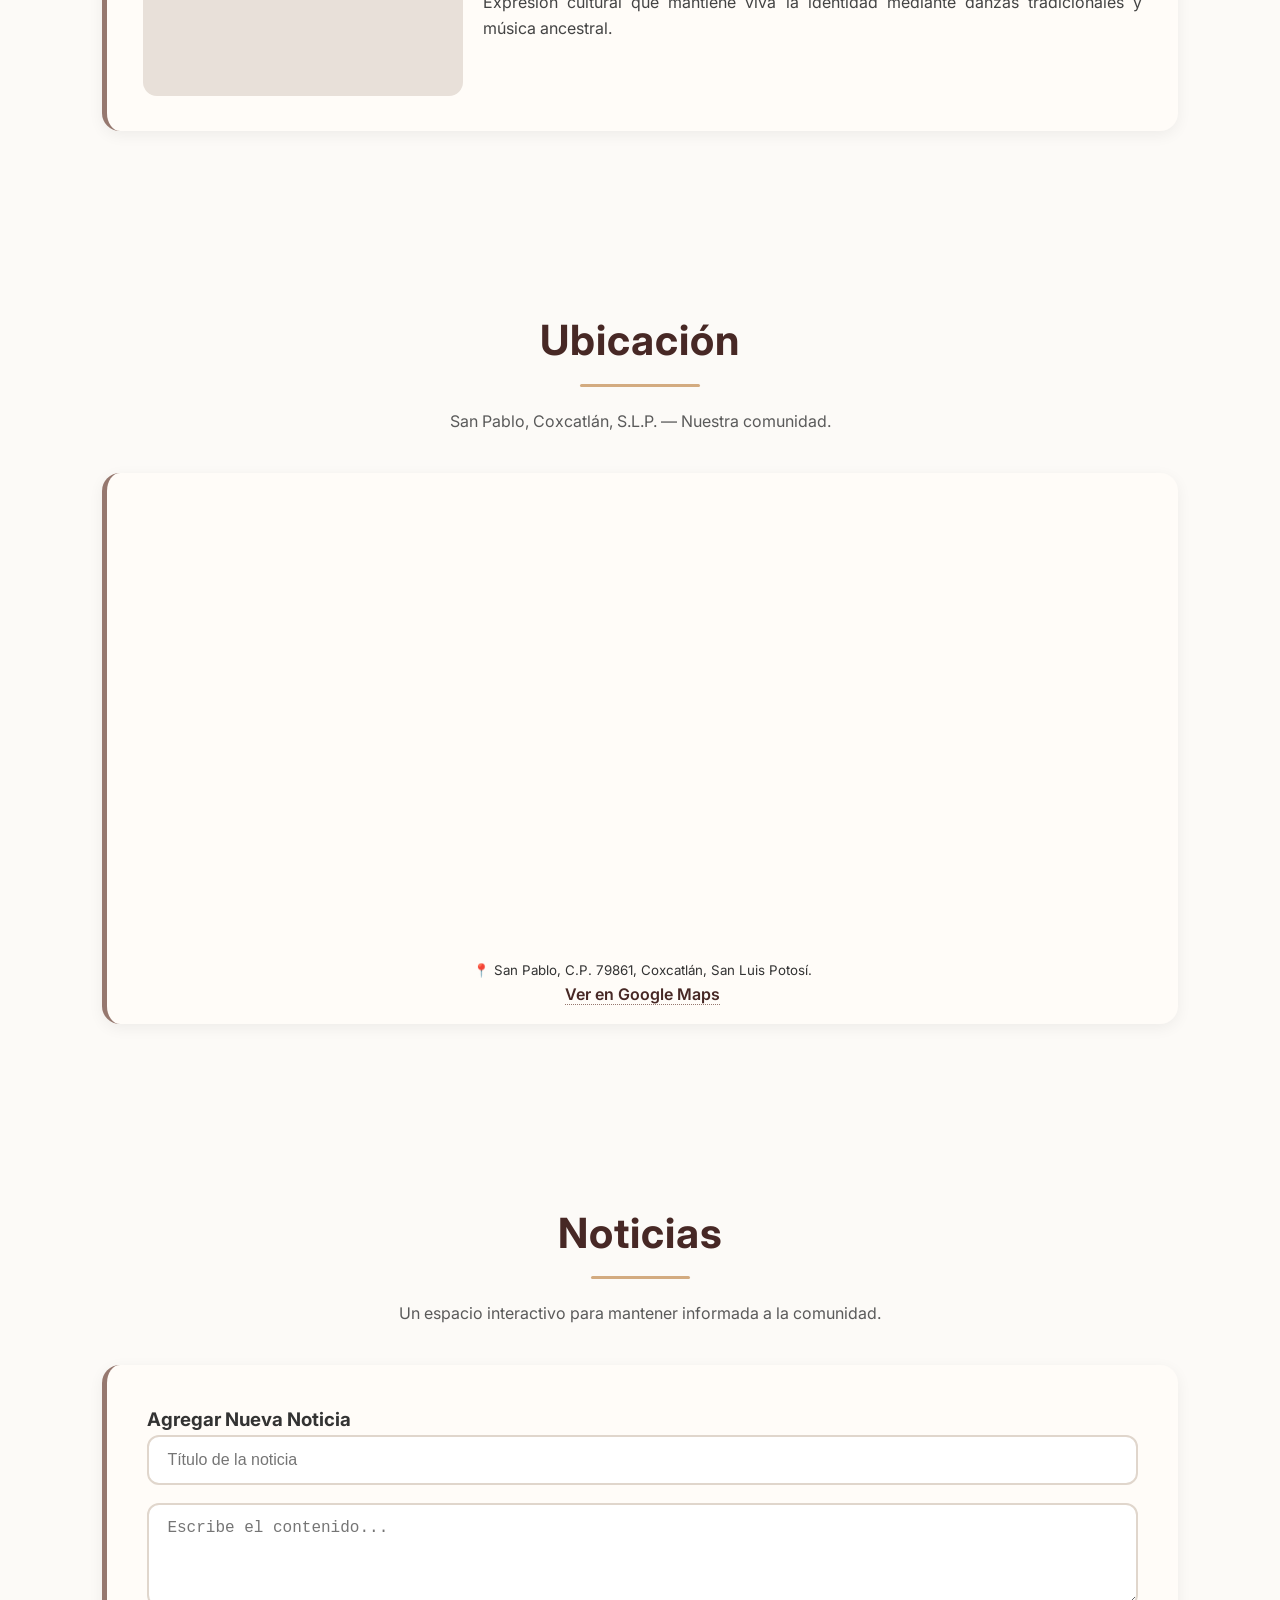
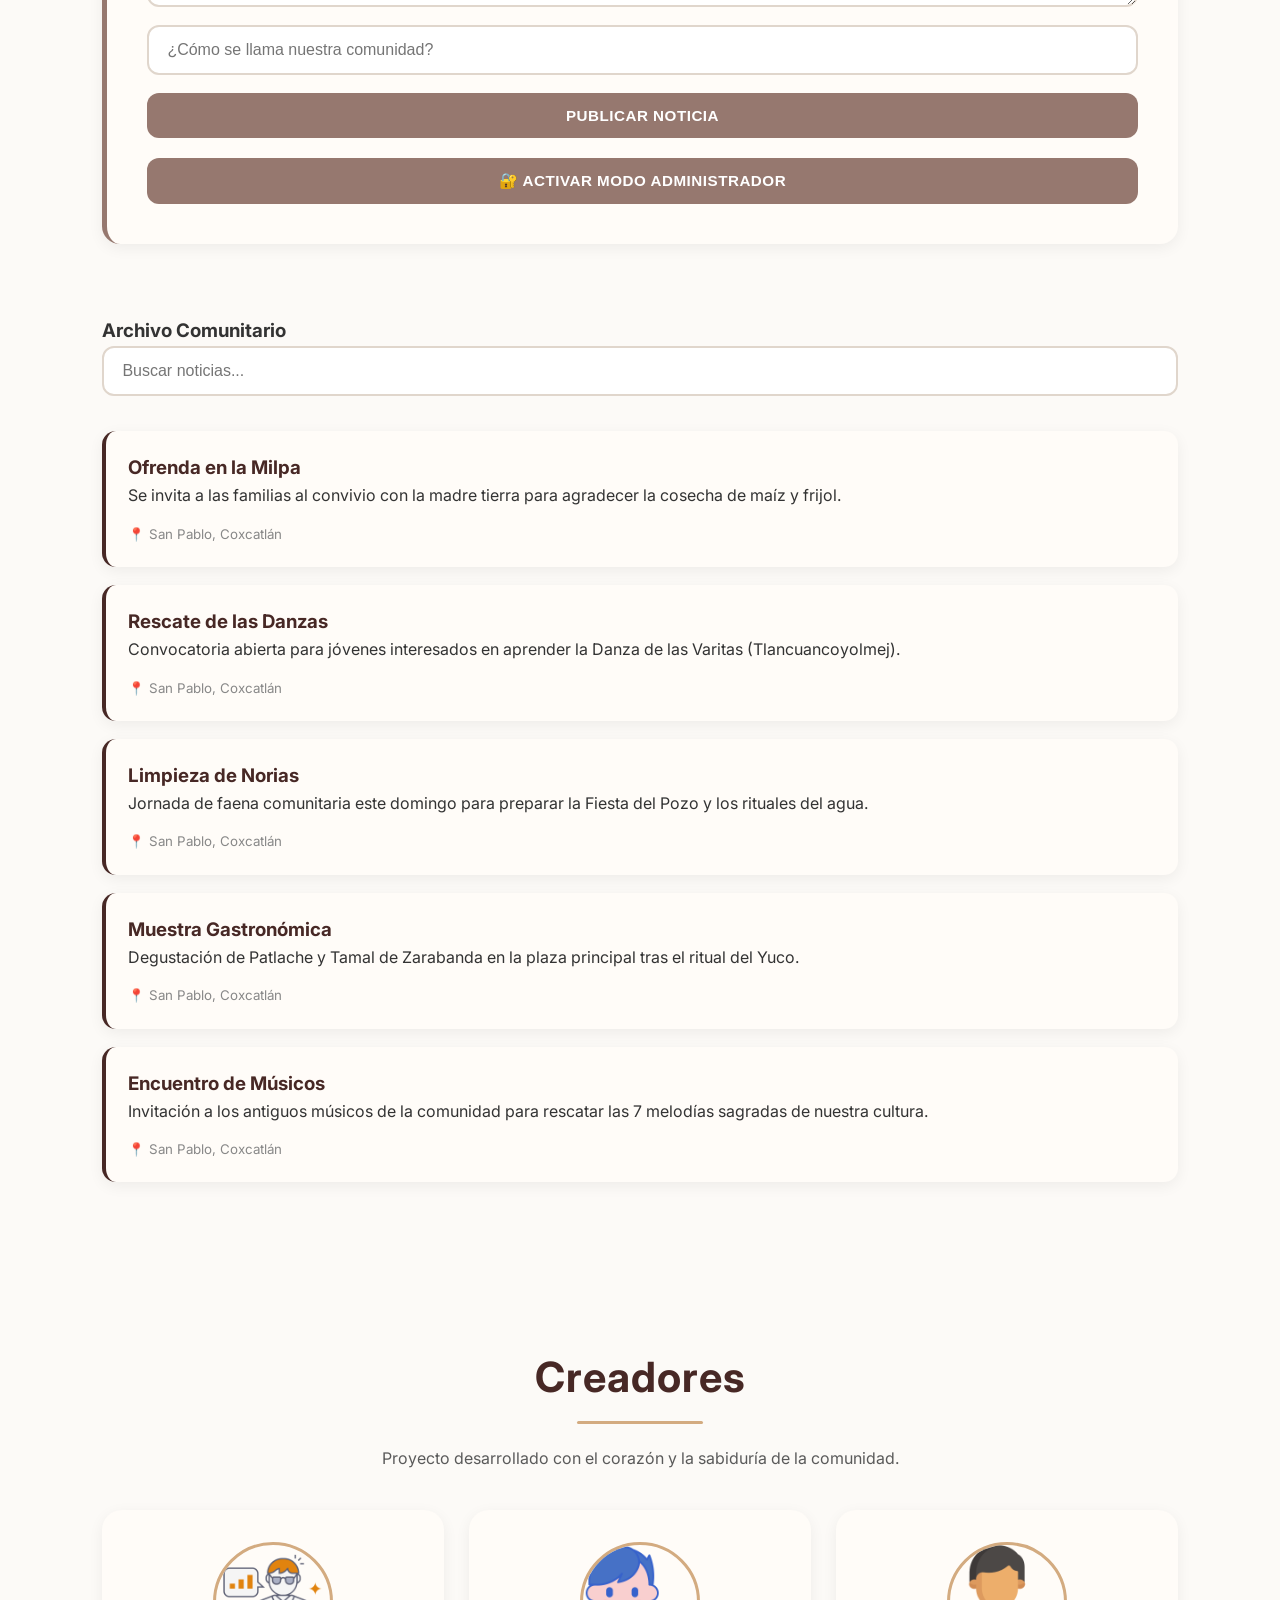
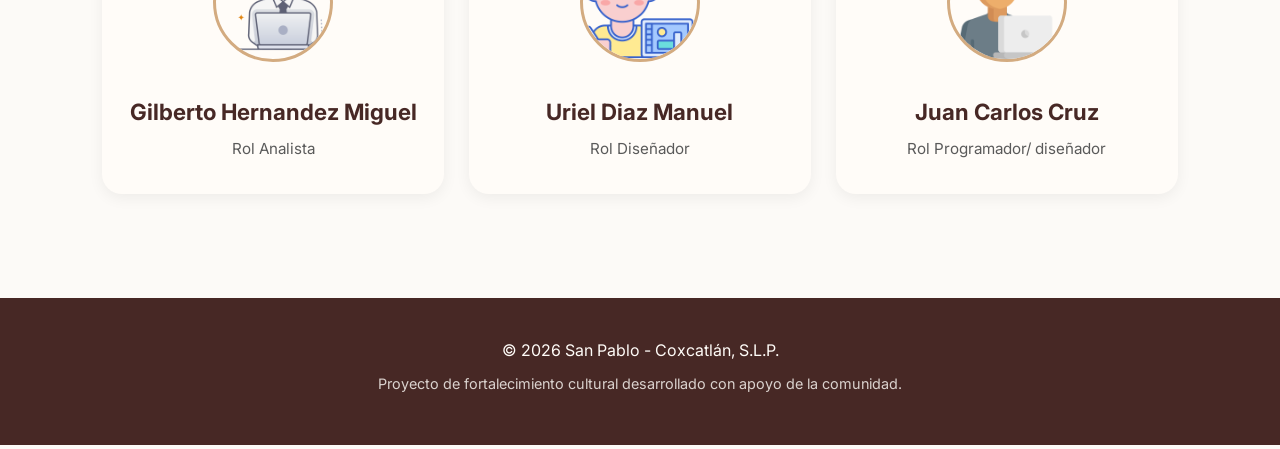
==== commit cb09b3a8: "cambio de titulo" ====
--- a/san pablo.html
+++ b/san pablo.html
@@ -3,7 +3,7 @@
 <head>
   <meta charset="UTF-8"> 
   <meta name="viewport" content="width=device-width, initial-scale=1.0"> 
-  <title>Comunidad Cultural - San Pablo Coxcatlán</title> 
+  <title>Comunidad Cultural</title> 
 
   <link href="https://fonts.googleapis.com/css2?family=Inter:wght@300;400;600&display=swap" rel="stylesheet">
   <link rel="stylesheet" href="style.css">
@@ -32,7 +32,7 @@
 
 <section id="inicio" class="hero bg-local">
   <div class="hero-content centered-text">
-    <h1>SAN PABLO COXCATLÁN</h1>
+    <h1>SAN PABL</h1>
     <p class="tagline">
       "In Xochitl In Cuicatl" — Preservando nuestras raíces con tecnología moderna.
     </p>
